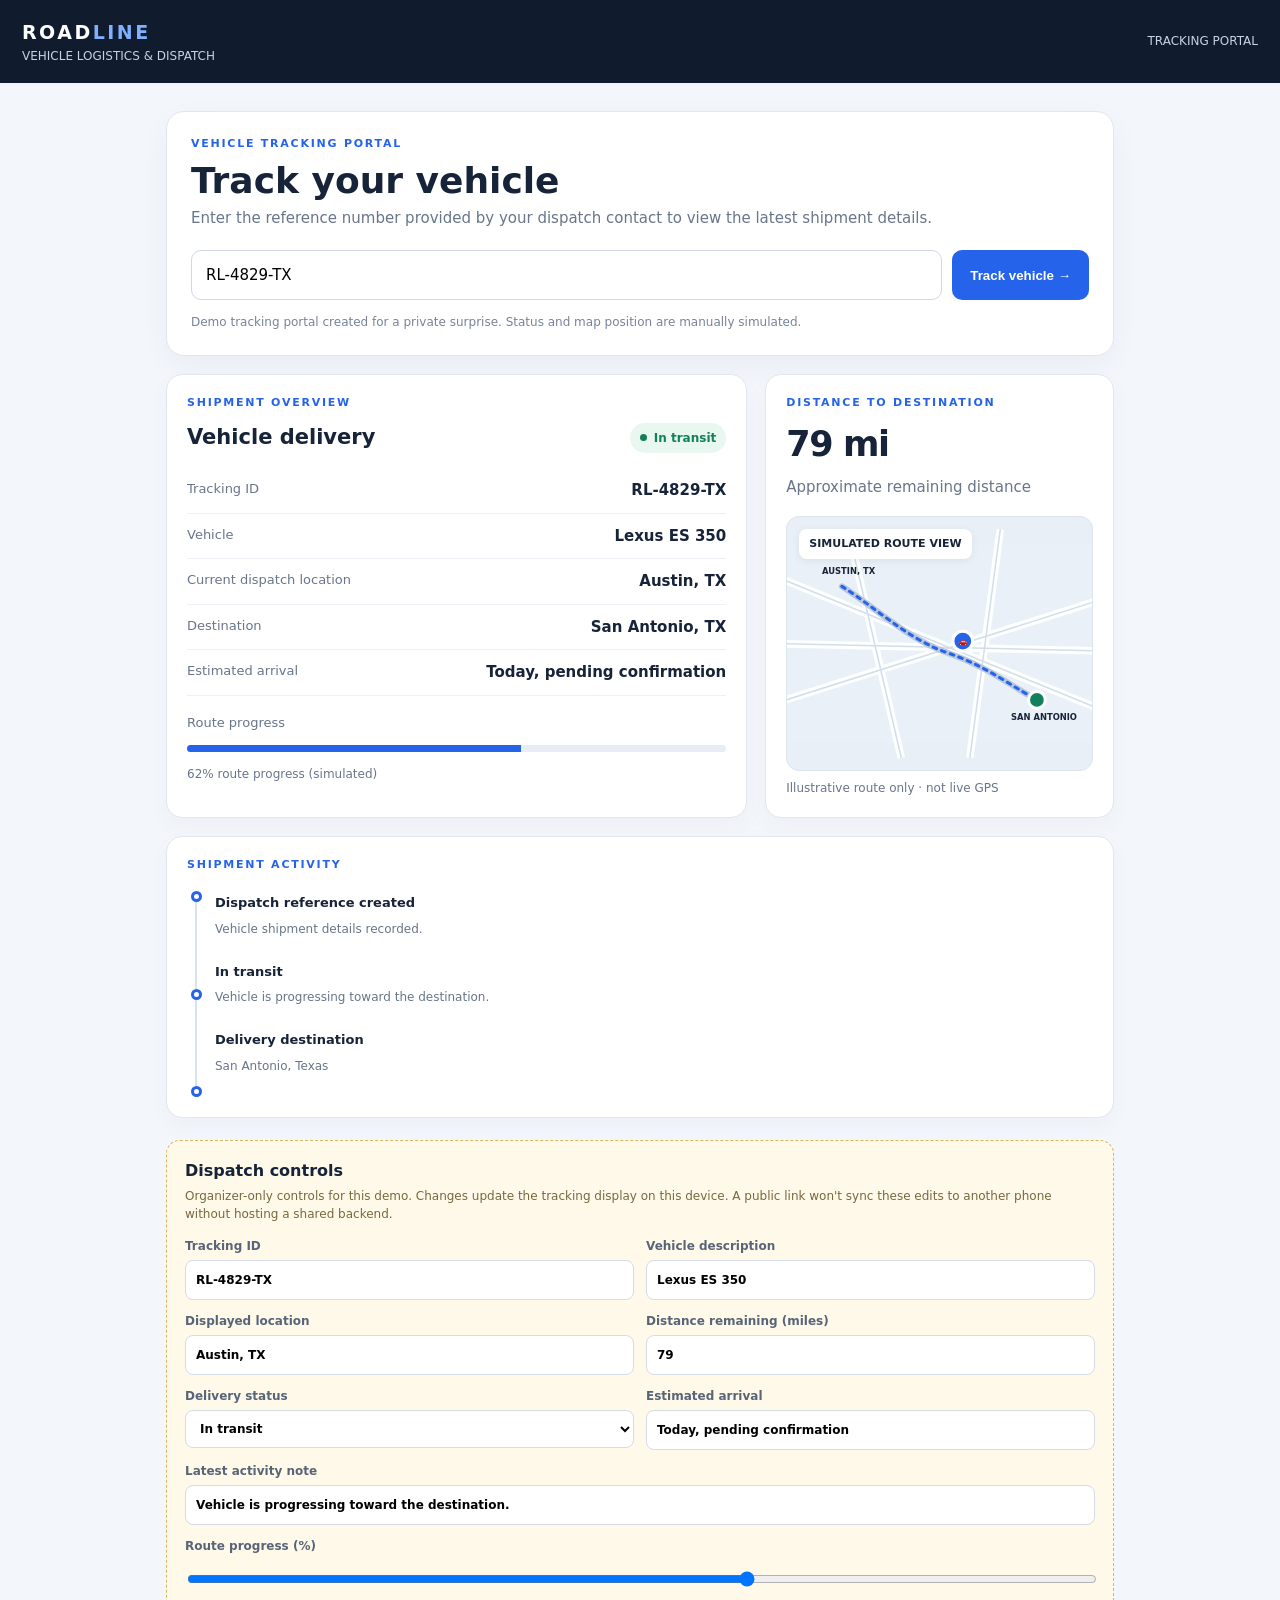
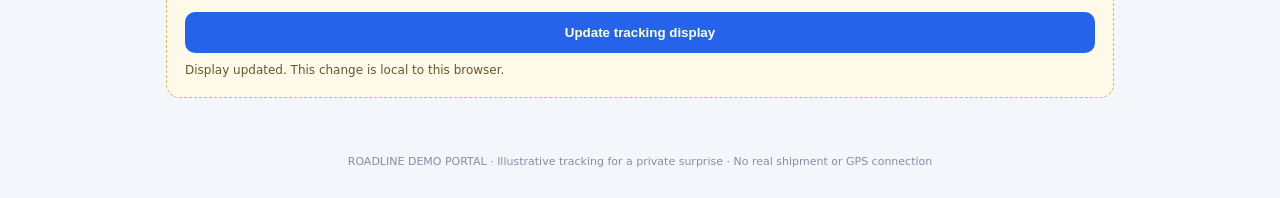
==== index.html @ 1d7208c5 "Add files via upload" ====
<!doctype html>
<html lang="en">
<head>
<meta charset="utf-8">
<meta name="viewport" content="width=device-width, initial-scale=1">
<title>Roadline — Vehicle Dispatch Tracker</title>
<style>
:root{--navy:#101b2d;--blue:#2563eb;--pale:#f3f6fb;--muted:#68758a;--green:#12805c}
*{box-sizing:border-box}body{margin:0;background:var(--pale);color:#172338;font:15px/1.5 system-ui,-apple-system,BlinkMacSystemFont,"Segoe UI",sans-serif}
header{background:var(--navy);color:white;padding:18px 22px;display:flex;justify-content:space-between;align-items:center;gap:12px}
.brand{font-weight:850;letter-spacing:.13em;font-size:19px}.brand span{color:#7fb0ff}.tag{font-size:12px;color:#c6d2e5}
main{max-width:980px;margin:28px auto;padding:0 16px}.hero{background:white;border:1px solid #e1e7f0;border-radius:18px;padding:24px;box-shadow:0 10px 30px #15284a0b}
.eyebrow{font-size:11px;letter-spacing:.16em;font-weight:800;color:var(--blue)}h1{font-size:clamp(25px,5vw,36px);line-height:1.15;margin:8px 0 6px}p{margin:6px 0;color:var(--muted)}
.lookup{display:flex;gap:10px;margin-top:20px}.lookup input{flex:1;min-width:0;padding:13px 14px;border:1px solid #cfd8e6;border-radius:10px;font:inherit}.lookup button,.btn{border:0;border-radius:10px;padding:13px 18px;background:var(--blue);color:white;font-weight:750;cursor:pointer}
.notice{font-size:12px;margin-top:13px;color:#778398}
.results{display:none;margin-top:18px;gap:18px}.card{background:white;border:1px solid #e1e7f0;border-radius:16px;padding:20px;box-shadow:0 8px 24px #15284a08}
.grid{display:grid;grid-template-columns:1.25fr .75fr;gap:18px}.row{display:flex;justify-content:space-between;gap:12px;padding:11px 0;border-bottom:1px solid #edf0f5}.row:last-child{border:0}.label{color:var(--muted);font-size:13px}.value{text-align:right;font-weight:700}.pill{display:inline-flex;align-items:center;gap:7px;background:#e8f7f0;color:var(--green);padding:6px 10px;border-radius:99px;font-size:12px;font-weight:800}.dot{width:7px;height:7px;border-radius:50%;background:currentColor}
.map{height:255px;border-radius:13px;overflow:hidden;position:relative;background:#e9eff7;border:1px solid #dce4ef}
.map svg{width:100%;height:100%;display:block}.map-label{position:absolute;left:12px;top:12px;background:#fff;padding:7px 10px;border-radius:8px;font-size:11px;font-weight:800;box-shadow:0 2px 8px #0001}
.distance{font-size:35px;letter-spacing:-.04em;font-weight:850;margin:6px 0}.small{font-size:12px;color:var(--muted)}.bar{height:7px;background:#e8edf5;border-radius:9px;overflow:hidden;margin:13px 0}.bar div{height:100%;width:62%;background:var(--blue);transition:width .5s}
.timeline{display:grid;grid-template-columns:18px 1fr;gap:10px;margin-top:18px}.rail{display:flex;flex-direction:column;align-items:center}.rail i{width:11px;height:11px;border-radius:50%;border:3px solid var(--blue);background:white}.rail b{width:2px;flex:1;min-height:28px;background:#d8e2f2}.event{padding-bottom:16px}.event strong{font-size:13px}.event p{font-size:12px}
.admin{margin-top:22px;background:#fff9e9;border:1px dashed #d8b55e;border-radius:14px;padding:18px}.admin h2{font-size:16px;margin:0 0 4px}.admin .hint{font-size:12px;color:#78683f}.controls{display:grid;grid-template-columns:repeat(2,minmax(0,1fr));gap:12px;margin-top:14px}.controls label{font-size:12px;font-weight:750;color:#586477}.controls input,.controls select{display:block;width:100%;padding:10px;margin-top:5px;border:1px solid #d5dce7;border-radius:8px;font:inherit;background:white}.controls .wide{grid-column:1/-1}.controls button{grid-column:1/-1}.admin-status{font-size:12px;margin-top:8px;color:#66572f}
footer{text-align:center;padding:28px 16px;color:#8490a2;font-size:11px}
@media(max-width:680px){header{padding:16px}.grid{grid-template-columns:1fr}.hero{padding:19px}.lookup{flex-direction:column}.lookup button{width:100%}.controls{grid-template-columns:1fr}.controls .wide{grid-column:auto}.distance{font-size:32px}}
</style>
</head>
<body>
<header><div><div class="brand">ROAD<span>LINE</span></div><div class="tag">VEHICLE LOGISTICS & DISPATCH</div></div><div class="tag">TRACKING PORTAL</div></header>
<main>
<section class="hero">
<div class="eyebrow">VEHICLE TRACKING PORTAL</div>
<h1>Track your vehicle</h1>
<p>Enter the reference number provided by your dispatch contact to view the latest shipment details.</p>
<form class="lookup" id="lookup"><input id="trackInput" autocomplete="off" placeholder="Enter tracking ID" aria-label="Tracking ID" value="RL-4829-TX"><button>Track vehicle →</button></form>
<div class="notice">Demo tracking portal created for a private surprise. Status and map position are manually simulated.</div>
</section>
<section class="results" id="results">
<div class="grid">
<div class="card">
<div class="eyebrow">SHIPMENT OVERVIEW</div><div style="display:flex;justify-content:space-between;align-items:center;gap:10px;margin:10px 0 15px;flex-wrap:wrap"><h2 style="margin:0;font-size:21px">Vehicle delivery</h2><span class="pill"><i class="dot"></i><span id="statusPill">In transit</span></span></div>
<div class="row"><span class="label">Tracking ID</span><span class="value" id="idValue">RL-4829-TX</span></div>
<div class="row"><span class="label">Vehicle</span><span class="value" id="carValue">Lexus ES 350</span></div>
<div class="row"><span class="label">Current dispatch location</span><span class="value" id="locationValue">Austin, TX</span></div>
<div class="row"><span class="label">Destination</span><span class="value">San Antonio, TX</span></div>
<div class="row"><span class="label">Estimated arrival</span><span class="value" id="etaValue">Pending update</span></div>
<div style="margin-top:17px"><div class="label">Route progress</div><div class="bar"><div id="progressBar"></div></div><div class="small" id="progressText">Shipment progress updated by dispatch</div></div>
</div>
<div class="card">
<div class="eyebrow">DISTANCE TO DESTINATION</div><div class="distance"><span id="distanceValue">79</span> mi</div><p id="distanceCaption">Approximate remaining distance</p>
<div class="map" style="margin-top:17px">
<div class="map-label">SIMULATED ROUTE VIEW</div>
<svg viewBox="0 0 400 260" role="img" aria-label="Illustrative route map, not live GPS">
<rect width="400" height="260" fill="#eaf0f7"/>
<g stroke="#fff" stroke-width="10" fill="none" opacity=".95"><path d="M-20 40 L420 220"/><path d="M-20 210 L420 70"/><path d="M80 -20 L150 280"/><path d="M280 -20 L240 280"/><path d="M-20 130 L420 140"/></g>
<g stroke="#d3deeb" stroke-width="2" fill="none"><path d="M-20 40 L420 220"/><path d="M-20 210 L420 70"/><path d="M80 -20 L150 280"/><path d="M280 -20 L240 280"/><path d="M-20 130 L420 140"/></g>
<path id="routeBg" d="M72 55 C115 82 160 125 210 142 S290 183 328 204" fill="none" stroke="#b9c7dc" stroke-width="8" stroke-linecap="round"/>
<path id="routeLine" d="M72 55 C115 82 160 125 210 142 S290 183 328 204" fill="none" stroke="#2563eb" stroke-width="4" stroke-linecap="round" stroke-dasharray="5 7"/>
<circle cx="328" cy="204" r="11" fill="#12805c" stroke="white" stroke-width="4"/><text x="294" y="230" font-size="11" font-weight="700" fill="#172338">SAN ANTONIO</text>
<g id="carMarker" transform="translate(160 117)"><circle r="13" fill="#2563eb" stroke="white" stroke-width="4"/><text y="4" text-anchor="middle" font-size="10">🚗</text></g>
<text x="46" y="39" font-size="11" font-weight="700" fill="#172338" id="mapLoc">AUSTIN AREA</text>
</svg></div><div class="small" style="margin-top:8px">Illustrative route only · not live GPS</div>
</div>
</div>
<div class="card">
<div class="eyebrow">SHIPMENT ACTIVITY</div>
<div class="timeline"><div class="rail"><i></i><b></b><i></i><b></b><i></i></div><div><div class="event"><strong>Dispatch reference created</strong><p>Vehicle shipment details recorded.</p></div><div class="event"><strong id="eventTitle">Vehicle in transit</strong><p id="eventText">Dispatch status awaiting next update.</p></div><div class="event"><strong>Delivery destination</strong><p>San Antonio, Texas</p></div></div></div>
</div>
</section>
<section class="admin" id="admin">
<h2>Dispatch controls</h2><div class="hint">Organizer-only controls for this demo. Changes update the tracking display on this device. A public link won't sync these edits to another phone without hosting a shared backend.</div>
<div class="controls">
<label>Tracking ID<input id="adminId" value="RL-4829-TX"></label>
<label>Vehicle description<input id="adminCar" value="Lexus ES 350"></label>
<label>Displayed location<input id="adminLoc" value="Austin, TX"></label>
<label>Distance remaining (miles)<input id="adminDist" type="number" min="0" max="3000" value="79"></label>
<label>Delivery status<select id="adminStatus"><option>In transit</option><option>Preparing for dispatch</option><option>Out for delivery</option><option>Arriving soon</option><option>Delivered</option><option>Delivery delayed</option></select></label>
<label>Estimated arrival<input id="adminEta" value="Today, pending confirmation"></label>
<label class="wide">Latest activity note<input id="adminNote" value="Vehicle is progressing toward the destination."></label>
<label class="wide">Route progress (%)<input id="adminProgress" type="range" min="0" max="100" value="62"></label>
<button class="btn" id="updateBtn" type="button">Update tracking display</button>
</div><div class="admin-status" id="adminStatusMsg">Ready to update. Keep this page open while editing.</div>
</section>
</main>
<footer>ROADLINE DEMO PORTAL · Illustrative tracking for a private surprise · No real shipment or GPS connection</footer>
<script>
const $=id=>document.getElementById(id);
function applyUpdate(){
 const id=$('adminId').value.trim()||'RL-4829-TX';
 const car=$('adminCar').value.trim()||'Vehicle shipment';
 const loc=$('adminLoc').value.trim()||'En route';
 const dist=Math.max(0,Math.min(3000,Number($('adminDist').value)||0));
 const status=$('adminStatus').value, eta=$('adminEta').value.trim()||'Pending update';
 const note=$('adminNote').value.trim()||'Shipment status updated.';
 const progress=Math.max(0,Math.min(100,Number($('adminProgress').value)||0));
 $('idValue').textContent=id;$('carValue').textContent=car;$('locationValue').textContent=loc;
 $('distanceValue').textContent=dist.toLocaleString();$('statusPill').textContent=status;
 $('etaValue').textContent=eta;$('progressBar').style.width=progress+'%';
 $('progressText').textContent=progress+'% route progress (simulated)';
 $('eventTitle').textContent=status;$('eventText').textContent=note;
 $('mapLoc').textContent=loc.toUpperCase().slice(0,24);
 // Move illustrative marker along the curved route as progress changes.
 const t=progress/100, x=72+256*t, y=55+149*t+(-22*Math.sin(Math.PI*t));
 $('carMarker').setAttribute('transform',`translate(${x} ${y})`);
 $('adminStatusMsg').textContent='Display updated. This change is local to this browser.';
 $('trackInput').value=id;
}
$('lookup').addEventListener('submit',e=>{e.preventDefault();const typed=$('trackInput').value.trim().toUpperCase();const saved=$('adminId').value.trim().toUpperCase();if(typed===saved||typed==='RL-4829-TX'){$('results').style.display='grid';applyUpdate();}else{alert('Tracking reference not found. Please check the ID and try again.');}});
$('updateBtn').addEventListener('click',()=>{applyUpdate();$('results').style.display='grid';});
$('results').style.display='grid';applyUpdate();
</script>
</body>
</html>
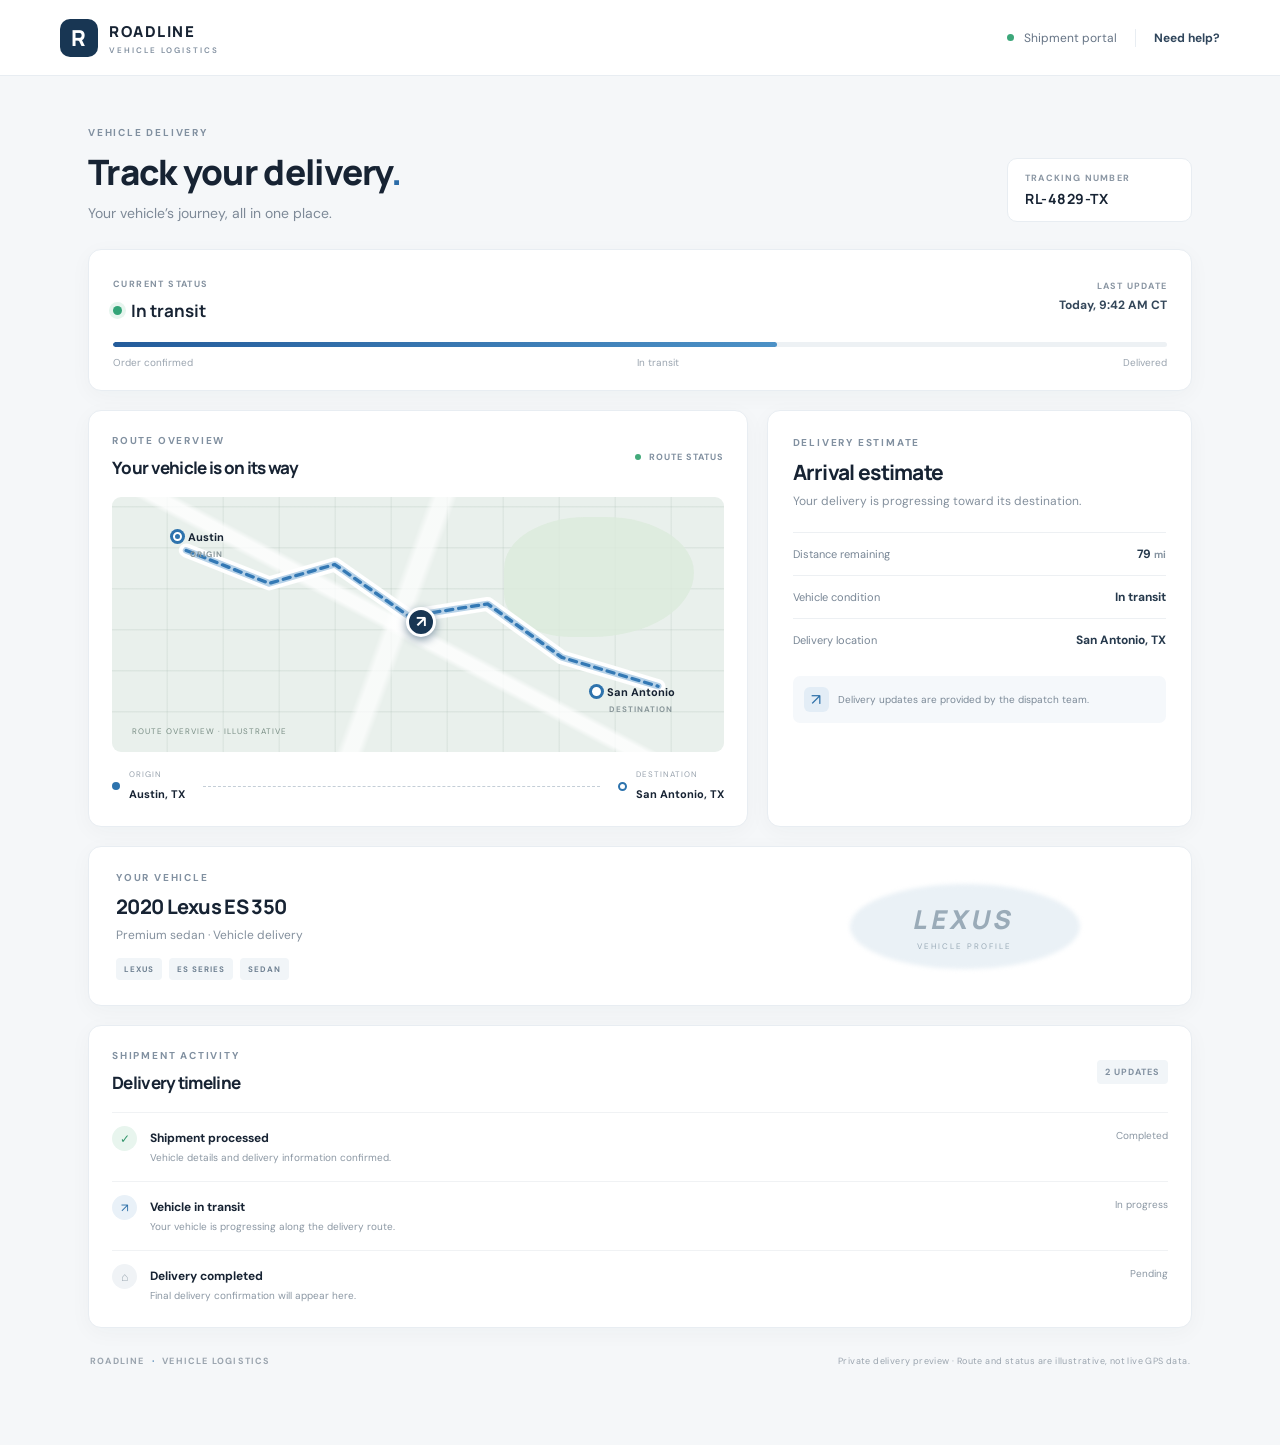
==== commit a4ac1a02: "Add files via upload" ====
--- a/index.html
+++ b/index.html
@@ -1,112 +1,83 @@
 <!doctype html>
 <html lang="en">
 <head>
-<meta charset="utf-8">
-<meta name="viewport" content="width=device-width, initial-scale=1">
-<title>Roadline — Vehicle Dispatch Tracker</title>
-<style>
-:root{--navy:#101b2d;--blue:#2563eb;--pale:#f3f6fb;--muted:#68758a;--green:#12805c}
-*{box-sizing:border-box}body{margin:0;background:var(--pale);color:#172338;font:15px/1.5 system-ui,-apple-system,BlinkMacSystemFont,"Segoe UI",sans-serif}
-header{background:var(--navy);color:white;padding:18px 22px;display:flex;justify-content:space-between;align-items:center;gap:12px}
-.brand{font-weight:850;letter-spacing:.13em;font-size:19px}.brand span{color:#7fb0ff}.tag{font-size:12px;color:#c6d2e5}
-main{max-width:980px;margin:28px auto;padding:0 16px}.hero{background:white;border:1px solid #e1e7f0;border-radius:18px;padding:24px;box-shadow:0 10px 30px #15284a0b}
-.eyebrow{font-size:11px;letter-spacing:.16em;font-weight:800;color:var(--blue)}h1{font-size:clamp(25px,5vw,36px);line-height:1.15;margin:8px 0 6px}p{margin:6px 0;color:var(--muted)}
-.lookup{display:flex;gap:10px;margin-top:20px}.lookup input{flex:1;min-width:0;padding:13px 14px;border:1px solid #cfd8e6;border-radius:10px;font:inherit}.lookup button,.btn{border:0;border-radius:10px;padding:13px 18px;background:var(--blue);color:white;font-weight:750;cursor:pointer}
-.notice{font-size:12px;margin-top:13px;color:#778398}
-.results{display:none;margin-top:18px;gap:18px}.card{background:white;border:1px solid #e1e7f0;border-radius:16px;padding:20px;box-shadow:0 8px 24px #15284a08}
-.grid{display:grid;grid-template-columns:1.25fr .75fr;gap:18px}.row{display:flex;justify-content:space-between;gap:12px;padding:11px 0;border-bottom:1px solid #edf0f5}.row:last-child{border:0}.label{color:var(--muted);font-size:13px}.value{text-align:right;font-weight:700}.pill{display:inline-flex;align-items:center;gap:7px;background:#e8f7f0;color:var(--green);padding:6px 10px;border-radius:99px;font-size:12px;font-weight:800}.dot{width:7px;height:7px;border-radius:50%;background:currentColor}
-.map{height:255px;border-radius:13px;overflow:hidden;position:relative;background:#e9eff7;border:1px solid #dce4ef}
-.map svg{width:100%;height:100%;display:block}.map-label{position:absolute;left:12px;top:12px;background:#fff;padding:7px 10px;border-radius:8px;font-size:11px;font-weight:800;box-shadow:0 2px 8px #0001}
-.distance{font-size:35px;letter-spacing:-.04em;font-weight:850;margin:6px 0}.small{font-size:12px;color:var(--muted)}.bar{height:7px;background:#e8edf5;border-radius:9px;overflow:hidden;margin:13px 0}.bar div{height:100%;width:62%;background:var(--blue);transition:width .5s}
-.timeline{display:grid;grid-template-columns:18px 1fr;gap:10px;margin-top:18px}.rail{display:flex;flex-direction:column;align-items:center}.rail i{width:11px;height:11px;border-radius:50%;border:3px solid var(--blue);background:white}.rail b{width:2px;flex:1;min-height:28px;background:#d8e2f2}.event{padding-bottom:16px}.event strong{font-size:13px}.event p{font-size:12px}
-.admin{margin-top:22px;background:#fff9e9;border:1px dashed #d8b55e;border-radius:14px;padding:18px}.admin h2{font-size:16px;margin:0 0 4px}.admin .hint{font-size:12px;color:#78683f}.controls{display:grid;grid-template-columns:repeat(2,minmax(0,1fr));gap:12px;margin-top:14px}.controls label{font-size:12px;font-weight:750;color:#586477}.controls input,.controls select{display:block;width:100%;padding:10px;margin-top:5px;border:1px solid #d5dce7;border-radius:8px;font:inherit;background:white}.controls .wide{grid-column:1/-1}.controls button{grid-column:1/-1}.admin-status{font-size:12px;margin-top:8px;color:#66572f}
-footer{text-align:center;padding:28px 16px;color:#8490a2;font-size:11px}
-@media(max-width:680px){header{padding:16px}.grid{grid-template-columns:1fr}.hero{padding:19px}.lookup{flex-direction:column}.lookup button{width:100%}.controls{grid-template-columns:1fr}.controls .wide{grid-column:auto}.distance{font-size:32px}}
-</style>
+  <meta charset="utf-8">
+  <meta name="viewport" content="width=device-width, initial-scale=1">
+  <title>Roadline | Vehicle Delivery Tracking</title>
+  <link rel="preconnect" href="https://fonts.googleapis.com">
+  <link rel="preconnect" href="https://fonts.gstatic.com" crossorigin>
+  <link href="https://fonts.googleapis.com/css2?family=DM+Sans:wght@400;500;600;700&family=Manrope:wght@400;500;600;700;800&display=swap" rel="stylesheet">
+  <link rel="stylesheet" href="style.css">
 </head>
 <body>
-<header><div><div class="brand">ROAD<span>LINE</span></div><div class="tag">VEHICLE LOGISTICS & DISPATCH</div></div><div class="tag">TRACKING PORTAL</div></header>
-<main>
-<section class="hero">
-<div class="eyebrow">VEHICLE TRACKING PORTAL</div>
-<h1>Track your vehicle</h1>
-<p>Enter the reference number provided by your dispatch contact to view the latest shipment details.</p>
-<form class="lookup" id="lookup"><input id="trackInput" autocomplete="off" placeholder="Enter tracking ID" aria-label="Tracking ID" value="RL-4829-TX"><button>Track vehicle →</button></form>
-<div class="notice">Demo tracking portal created for a private surprise. Status and map position are manually simulated.</div>
-</section>
-<section class="results" id="results">
-<div class="grid">
-<div class="card">
-<div class="eyebrow">SHIPMENT OVERVIEW</div><div style="display:flex;justify-content:space-between;align-items:center;gap:10px;margin:10px 0 15px;flex-wrap:wrap"><h2 style="margin:0;font-size:21px">Vehicle delivery</h2><span class="pill"><i class="dot"></i><span id="statusPill">In transit</span></span></div>
-<div class="row"><span class="label">Tracking ID</span><span class="value" id="idValue">RL-4829-TX</span></div>
-<div class="row"><span class="label">Vehicle</span><span class="value" id="carValue">Lexus ES 350</span></div>
-<div class="row"><span class="label">Current dispatch location</span><span class="value" id="locationValue">Austin, TX</span></div>
-<div class="row"><span class="label">Destination</span><span class="value">San Antonio, TX</span></div>
-<div class="row"><span class="label">Estimated arrival</span><span class="value" id="etaValue">Pending update</span></div>
-<div style="margin-top:17px"><div class="label">Route progress</div><div class="bar"><div id="progressBar"></div></div><div class="small" id="progressText">Shipment progress updated by dispatch</div></div>
-</div>
-<div class="card">
-<div class="eyebrow">DISTANCE TO DESTINATION</div><div class="distance"><span id="distanceValue">79</span> mi</div><p id="distanceCaption">Approximate remaining distance</p>
-<div class="map" style="margin-top:17px">
-<div class="map-label">SIMULATED ROUTE VIEW</div>
-<svg viewBox="0 0 400 260" role="img" aria-label="Illustrative route map, not live GPS">
-<rect width="400" height="260" fill="#eaf0f7"/>
-<g stroke="#fff" stroke-width="10" fill="none" opacity=".95"><path d="M-20 40 L420 220"/><path d="M-20 210 L420 70"/><path d="M80 -20 L150 280"/><path d="M280 -20 L240 280"/><path d="M-20 130 L420 140"/></g>
-<g stroke="#d3deeb" stroke-width="2" fill="none"><path d="M-20 40 L420 220"/><path d="M-20 210 L420 70"/><path d="M80 -20 L150 280"/><path d="M280 -20 L240 280"/><path d="M-20 130 L420 140"/></g>
-<path id="routeBg" d="M72 55 C115 82 160 125 210 142 S290 183 328 204" fill="none" stroke="#b9c7dc" stroke-width="8" stroke-linecap="round"/>
-<path id="routeLine" d="M72 55 C115 82 160 125 210 142 S290 183 328 204" fill="none" stroke="#2563eb" stroke-width="4" stroke-linecap="round" stroke-dasharray="5 7"/>
-<circle cx="328" cy="204" r="11" fill="#12805c" stroke="white" stroke-width="4"/><text x="294" y="230" font-size="11" font-weight="700" fill="#172338">SAN ANTONIO</text>
-<g id="carMarker" transform="translate(160 117)"><circle r="13" fill="#2563eb" stroke="white" stroke-width="4"/><text y="4" text-anchor="middle" font-size="10">🚗</text></g>
-<text x="46" y="39" font-size="11" font-weight="700" fill="#172338" id="mapLoc">AUSTIN AREA</text>
-</svg></div><div class="small" style="margin-top:8px">Illustrative route only · not live GPS</div>
-</div>
-</div>
-<div class="card">
-<div class="eyebrow">SHIPMENT ACTIVITY</div>
-<div class="timeline"><div class="rail"><i></i><b></b><i></i><b></b><i></i></div><div><div class="event"><strong>Dispatch reference created</strong><p>Vehicle shipment details recorded.</p></div><div class="event"><strong id="eventTitle">Vehicle in transit</strong><p id="eventText">Dispatch status awaiting next update.</p></div><div class="event"><strong>Delivery destination</strong><p>San Antonio, Texas</p></div></div></div>
-</div>
-</section>
-<section class="admin" id="admin">
-<h2>Dispatch controls</h2><div class="hint">Organizer-only controls for this demo. Changes update the tracking display on this device. A public link won't sync these edits to another phone without hosting a shared backend.</div>
-<div class="controls">
-<label>Tracking ID<input id="adminId" value="RL-4829-TX"></label>
-<label>Vehicle description<input id="adminCar" value="Lexus ES 350"></label>
-<label>Displayed location<input id="adminLoc" value="Austin, TX"></label>
-<label>Distance remaining (miles)<input id="adminDist" type="number" min="0" max="3000" value="79"></label>
-<label>Delivery status<select id="adminStatus"><option>In transit</option><option>Preparing for dispatch</option><option>Out for delivery</option><option>Arriving soon</option><option>Delivered</option><option>Delivery delayed</option></select></label>
-<label>Estimated arrival<input id="adminEta" value="Today, pending confirmation"></label>
-<label class="wide">Latest activity note<input id="adminNote" value="Vehicle is progressing toward the destination."></label>
-<label class="wide">Route progress (%)<input id="adminProgress" type="range" min="0" max="100" value="62"></label>
-<button class="btn" id="updateBtn" type="button">Update tracking display</button>
-</div><div class="admin-status" id="adminStatusMsg">Ready to update. Keep this page open while editing.</div>
-</section>
-</main>
-<footer>ROADLINE DEMO PORTAL · Illustrative tracking for a private surprise · No real shipment or GPS connection</footer>
-<script>
-const $=id=>document.getElementById(id);
-function applyUpdate(){
- const id=$('adminId').value.trim()||'RL-4829-TX';
- const car=$('adminCar').value.trim()||'Vehicle shipment';
- const loc=$('adminLoc').value.trim()||'En route';
- const dist=Math.max(0,Math.min(3000,Number($('adminDist').value)||0));
- const status=$('adminStatus').value, eta=$('adminEta').value.trim()||'Pending update';
- const note=$('adminNote').value.trim()||'Shipment status updated.';
- const progress=Math.max(0,Math.min(100,Number($('adminProgress').value)||0));
- $('idValue').textContent=id;$('carValue').textContent=car;$('locationValue').textContent=loc;
- $('distanceValue').textContent=dist.toLocaleString();$('statusPill').textContent=status;
- $('etaValue').textContent=eta;$('progressBar').style.width=progress+'%';
- $('progressText').textContent=progress+'% route progress (simulated)';
- $('eventTitle').textContent=status;$('eventText').textContent=note;
- $('mapLoc').textContent=loc.toUpperCase().slice(0,24);
- // Move illustrative marker along the curved route as progress changes.
- const t=progress/100, x=72+256*t, y=55+149*t+(-22*Math.sin(Math.PI*t));
- $('carMarker').setAttribute('transform',`translate(${x} ${y})`);
- $('adminStatusMsg').textContent='Display updated. This change is local to this browser.';
- $('trackInput').value=id;
-}
-$('lookup').addEventListener('submit',e=>{e.preventDefault();const typed=$('trackInput').value.trim().toUpperCase();const saved=$('adminId').value.trim().toUpperCase();if(typed===saved||typed==='RL-4829-TX'){$('results').style.display='grid';applyUpdate();}else{alert('Tracking reference not found. Please check the ID and try again.');}});
-$('updateBtn').addEventListener('click',()=>{applyUpdate();$('results').style.display='grid';});
-$('results').style.display='grid';applyUpdate();
-</script>
+  <header class="topbar">
+    <a class="brand" href="#"><span class="brand-mark">R</span><span>ROADLINE<small>VEHICLE LOGISTICS</small></span></a>
+    <div class="top-right"><span class="secure-dot"></span> Shipment portal <span class="divider"></span><span class="help">Need help?</span></div>
+  </header>
+
+  <main class="shell">
+    <section class="intro">
+      <div>
+        <p class="eyebrow">VEHICLE DELIVERY</p>
+        <h1>Track your delivery<span>.</span></h1>
+        <p class="subhead">Your vehicle’s journey, all in one place.</p>
+      </div>
+      <div class="tracking-chip"><span>TRACKING NUMBER</span><strong>RL-4829-TX</strong></div>
+    </section>
+
+    <section class="status-card">
+      <div class="status-head">
+        <div><span class="label">CURRENT STATUS</span><div class="status-line"><span class="pulse"></span><strong id="statusText">In transit</strong></div></div>
+        <div class="updated">LAST UPDATE <strong id="updatedText">Today, 9:42 AM CT</strong></div>
+      </div>
+      <div class="progress"><span id="progressFill"></span></div>
+      <div class="progress-labels"><span>Order confirmed</span><span>In transit</span><span>Delivered</span></div>
+    </section>
+
+    <div class="grid">
+      <section class="panel route-panel">
+        <div class="panel-heading"><div><p class="eyebrow">ROUTE OVERVIEW</p><h2>Your vehicle is on its way</h2></div><span class="live-tag"><i></i> ROUTE STATUS</span></div>
+        <div class="map">
+          <div class="map-grid"></div>
+          <svg class="route-svg" viewBox="0 0 700 310" preserveAspectRatio="none" aria-label="Illustrative route from Austin to San Antonio">
+            <path class="road" d="M85 65 L180 105 L255 82 L340 145 L430 130 L515 195 L625 230"/>
+            <path class="route-shadow" d="M85 65 L180 105 L255 82 L340 145 L430 130 L515 195 L625 230"/>
+            <path class="route" d="M85 65 L180 105 L255 82 L340 145 L430 130 L515 195 L625 230"/>
+          </svg>
+          <div class="city austin"><span class="pin"></span><b>Austin</b><small>ORIGIN</small></div>
+          <div class="city sanantonio"><span class="pin destination"></span><b>San Antonio</b><small>DESTINATION</small></div>
+          <div class="car-marker">↗</div>
+          <div class="map-note">ROUTE OVERVIEW · ILLUSTRATIVE</div>
+        </div>
+        <div class="route-cities"><div><span class="city-dot"></span><div><small>ORIGIN</small><strong>Austin, TX</strong></div></div><div class="route-dash"></div><div><span class="city-dot end"></span><div><small>DESTINATION</small><strong>San Antonio, TX</strong></div></div></div>
+      </section>
+
+      <section class="panel eta-panel">
+        <p class="eyebrow">DELIVERY ESTIMATE</p>
+        <h2 id="eta">Arrival estimate</h2>
+        <p class="eta-copy">Your delivery is progressing toward its destination.</p>
+        <div class="metric"><span>Distance remaining</span><strong id="distance">79 <small>mi</small></strong></div>
+        <div class="metric"><span>Vehicle condition</span><strong>In transit</strong></div>
+        <div class="metric"><span>Delivery location</span><strong>San Antonio, TX</strong></div>
+        <div class="eta-foot"><span class="truck-icon">↗</span><span>Delivery updates are provided by the dispatch team.</span></div>
+      </section>
+    </div>
+
+    <section class="panel vehicle-panel">
+      <div class="vehicle-copy"><p class="eyebrow">YOUR VEHICLE</p><h2>2020 Lexus ES 350</h2><p class="muted">Premium sedan · Vehicle delivery</p><div class="vehicle-tags"><span>LEXUS</span><span>ES SERIES</span><span>SEDAN</span></div></div>
+      <div class="vehicle-visual"><div class="vehicle-glow"></div><div class="car-silhouette">LEXUS</div><small>VEHICLE PROFILE</small></div>
+    </section>
+
+    <section class="panel timeline-panel">
+      <div class="panel-heading"><div><p class="eyebrow">SHIPMENT ACTIVITY</p><h2>Delivery timeline</h2></div><span class="activity-count">2 UPDATES</span></div>
+      <div class="timeline">
+        <div class="timeline-item complete"><span class="timeline-icon">✓</span><div><strong>Shipment processed</strong><p>Vehicle details and delivery information confirmed.</p></div><time>Completed</time></div>
+        <div class="timeline-item current"><span class="timeline-icon">↗</span><div><strong>Vehicle in transit</strong><p>Your vehicle is progressing along the delivery route.</p></div><time>In progress</time></div>
+        <div class="timeline-item"><span class="timeline-icon">⌂</span><div><strong>Delivery completed</strong><p>Final delivery confirmation will appear here.</p></div><time>Pending</time></div>
+      </div>
+    </section>
+    <footer><span>ROADLINE <b>·</b> VEHICLE LOGISTICS</span><span>Private delivery preview · Route and status are illustrative, not live GPS data.</span></footer>
+  </main>
+  <script src="script.js"></script>
 </body>
 </html>
--- a/style.css
+++ b/style.css
@@ -0,0 +1 @@
+*{box-sizing:border-box} :root{--ink:#172333;--muted:#7d8997;--line:#e8edf2;--blue:#245c9b;--pale:#f4f7fa} body{margin:0;background:#f5f7f9;color:var(--ink);font-family:"DM Sans",sans-serif} .topbar{height:76px;background:#fff;border-bottom:1px solid var(--line);display:flex;align-items:center;justify-content:space-between;padding:0 max(calc((100vw - 1160px)/2),28px)}.brand{display:flex;align-items:center;gap:11px;text-decoration:none;color:var(--ink);font:800 15px Manrope,sans-serif;letter-spacing:1.5px}.brand small{display:block;font:600 8px "DM Sans";letter-spacing:2px;color:#8290a0;margin-top:3px}.brand-mark{width:38px;height:38px;border-radius:10px;background:#183653;color:#fff;display:grid;place-items:center;font:800 22px Manrope}.top-right{display:flex;align-items:center;gap:10px;color:#667485;font-size:12px}.secure-dot{width:7px;height:7px;background:#3ca77a;border-radius:50%}.divider{height:18px;border-left:1px solid var(--line);margin:0 8px}.help{font-weight:700;color:#30465c}.shell{max-width:1160px;margin:50px auto;padding:0 28px}.intro{display:flex;align-items:flex-end;justify-content:space-between;margin-bottom:27px}.eyebrow{font-size:10px;letter-spacing:1.8px;font-weight:700;color:#8190a0;margin:0 0 9px}h1,h2{font-family:Manrope,sans-serif;margin:0;letter-spacing:-.7px}h1{font-size:35px;font-weight:800}h1 span{color:#2b6ca8}.subhead{color:#7d8997;font-size:14px;margin:8px 0 0}.tracking-chip{background:#fff;border:1px solid var(--line);border-radius:10px;padding:13px 17px;min-width:185px}.tracking-chip span,.updated{display:block;color:#8a96a3;font-size:9px;font-weight:700;letter-spacing:1.2px}.tracking-chip strong{display:block;font:700 14px Manrope;margin-top:5px;letter-spacing:.5px}.status-card,.panel{background:#fff;border:1px solid var(--line);border-radius:13px;box-shadow:0 5px 22px rgba(26,48,70,.035)}.status-card{padding:21px 24px;margin-bottom:19px}.status-head{display:flex;justify-content:space-between;align-items:center}.label{font-size:9px;color:#8592a0;font-weight:700;letter-spacing:1.4px}.status-line{display:flex;align-items:center;gap:9px;margin-top:7px}.status-line strong{font:700 17px Manrope}.pulse{width:9px;height:9px;border-radius:50%;background:#32a477;box-shadow:0 0 0 4px #e6f5ee}.updated{text-align:right}.updated strong{display:block;color:#34475a;font-size:12px;letter-spacing:0;margin-top:5px}.progress{height:5px;background:#edf1f4;border-radius:10px;margin:20px 0 9px;overflow:hidden}.progress span{display:block;width:63%;height:100%;background:linear-gradient(90deg,#245c9b,#4c91c6);border-radius:10px}.progress-labels{display:flex;justify-content:space-between;color:#9aa4af;font-size:10px}.grid{display:grid;grid-template-columns:1.55fr 1fr;gap:19px}.panel{padding:23px;margin-bottom:19px}.panel-heading{display:flex;justify-content:space-between;align-items:center;margin-bottom:18px}.panel h2{font-size:17px;font-weight:750}.live-tag,.activity-count{font-size:9px;font-weight:700;letter-spacing:1px;color:#8190a0}.live-tag i{display:inline-block;width:6px;height:6px;background:#43aa7b;border-radius:50%;margin-right:5px}.map{height:255px;border-radius:9px;position:relative;overflow:hidden;background:#e9f0ec}.map-grid{position:absolute;inset:0;background:linear-gradient(28deg,transparent 46%,rgba(255,255,255,.8) 47%,rgba(255,255,255,.8) 49%,transparent 50%),linear-gradient(110deg,transparent 45%,rgba(255,255,255,.7) 46%,rgba(255,255,255,.7) 48%,transparent 49%),repeating-linear-gradient(0deg,transparent 0 39px,rgba(160,181,169,.18) 40px 41px),repeating-linear-gradient(90deg,transparent 0 54px,rgba(160,181,169,.16) 55px 56px)}.map:after{content:"";position:absolute;width:190px;height:120px;background:#dcebdc;border-radius:48% 52% 60% 40%;right:30px;top:20px;opacity:.8}.route-svg{position:absolute;inset:0;width:100%;height:100%;z-index:1}.road{fill:none;stroke:#fff;stroke-width:17;stroke-linecap:round;stroke-linejoin:round}.route-shadow{fill:none;stroke:#b7d2e8;stroke-width:8;stroke-linecap:round;stroke-linejoin:round}.route{fill:none;stroke:#3479b5;stroke-width:4;stroke-dasharray:8 7;stroke-linecap:round}.city{position:absolute;z-index:2;font-size:11px;font-weight:700}.city small{display:block;margin:5px 0 0 17px;font-size:8px;letter-spacing:1px;color:#89979a}.city b{margin-left:6px}.austin{left:10%;top:13%}.sanantonio{right:8%;bottom:15%}.pin{display:inline-block;width:9px;height:9px;background:#2e73ad;border:2px solid #fff;border-radius:50%;box-shadow:0 0 0 3px #2e73ad}.destination{background:#fff;box-shadow:0 0 0 3px #2e73ad}.car-marker{position:absolute;z-index:3;left:48%;top:43%;background:#183653;color:#fff;border:3px solid #fff;border-radius:50%;width:30px;height:30px;display:grid;place-items:center;box-shadow:0 3px 10px #8096a6;font-weight:700}.map-note{position:absolute;z-index:3;left:12px;bottom:10px;font-size:8px;letter-spacing:1px;color:#788d84;background:#fffbd;padding:6px 8px;border-radius:4px}.route-cities{display:flex;align-items:center;margin-top:17px}.route-cities>div:not(.route-dash){display:flex;align-items:center;gap:9px}.city-dot{width:8px;height:8px;border-radius:50%;background:#2d73ad}.city-dot.end{background:#fff;border:2px solid #2d73ad;width:9px;height:9px}.route-cities small{display:block;color:#98a2ad;font-size:8px;letter-spacing:1px;margin-bottom:3px}.route-cities strong{font-size:11px}.route-dash{height:1px;border-top:1px dashed #c4ced7;flex:1;margin:0 18px}.eta-panel{padding:25px}.eta-panel h2{font-size:21px;margin:2px 0 7px}.eta-copy{color:#84909d;font-size:12px;margin:0 0 23px}.metric{display:flex;justify-content:space-between;align-items:center;padding:13px 0;border-top:1px solid #edf0f3;color:#788695;font-size:11px}.metric strong{color:#26394c;font-size:12px}.metric strong small{font-size:10px;color:#8593a0}.eta-foot{display:flex;align-items:center;gap:9px;background:#f5f8fb;border-radius:7px;padding:11px;margin-top:15px;color:#7b8997;font-size:10px;line-height:1.5}.truck-icon{display:grid;place-items:center;width:25px;height:25px;background:#e3edf6;border-radius:6px;color:#2c6fa8;font-size:16px}.vehicle-panel{display:flex;justify-content:space-between;min-height:160px;overflow:hidden;padding:24px 27px}.vehicle-copy h2{font-size:20px}.muted{color:#84909d;font-size:12px;margin:7px 0 15px}.vehicle-tags{display:flex;gap:7px}.vehicle-tags span{font-size:8px;font-weight:700;letter-spacing:1px;color:#6f8192;background:#f1f5f8;padding:6px 8px;border-radius:4px}.vehicle-visual{width:38%;position:relative;display:flex;align-items:center;justify-content:center;flex-direction:column;color:#9aabb8}.vehicle-glow{position:absolute;width:230px;height:85px;background:#eaf1f6;border-radius:50%;filter:blur(2px)}.car-silhouette{position:relative;font:800 26px Manrope;letter-spacing:4px;color:#9aabb8;transform:skew(-12deg)}.vehicle-visual small{position:relative;font-size:8px;letter-spacing:2px;margin-top:4px}.timeline-panel{padding-bottom:8px}.activity-count{background:#f1f5f8;padding:6px 8px;border-radius:4px}.timeline{margin-top:5px}.timeline-item{display:flex;align-items:flex-start;gap:13px;position:relative;padding:13px 0 17px;border-top:1px solid #f0f2f4}.timeline-icon{width:25px;height:25px;display:grid;place-items:center;border-radius:50%;background:#f0f3f6;color:#9aa6b1;font-size:12px;flex:none}.timeline-item.complete .timeline-icon{background:#e8f5ee;color:#32956b}.timeline-item.current .timeline-icon{background:#e9f1f8;color:#2c6fa8}.timeline-item strong{font-size:12px}.timeline-item p{margin:4px 0 0;color:#8b97a3;font-size:10px}.timeline-item time{margin-left:auto;color:#8b97a3;font-size:10px;white-space:nowrap;padding-top:3px}footer{display:flex;justify-content:space-between;color:#9aa4ae;font-size:9px;letter-spacing:.4px;padding:8px 2px 28px}footer span:first-child{font-weight:700;letter-spacing:1.2px}footer b{color:#2e6da4;margin:0 4px}@media(max-width:760px){.topbar{padding:0 18px;height:65px}.top-right{font-size:0}.top-right .secure-dot{font-size:12px}.shell{margin:30px auto;padding:0 16px}.intro{align-items:flex-start;gap:15px;flex-direction:column}h1{font-size:29px}.tracking-chip{padding:10px 13px}.grid{grid-template-columns:1fr}.map{height:220px}.status-card,.panel{padding:18px}.vehicle-visual{width:35%}.car-silhouette{font-size:17px}footer{gap:12px;flex-direction:column}.updated{font-size:8px}.progress-labels{font-size:9px}}
